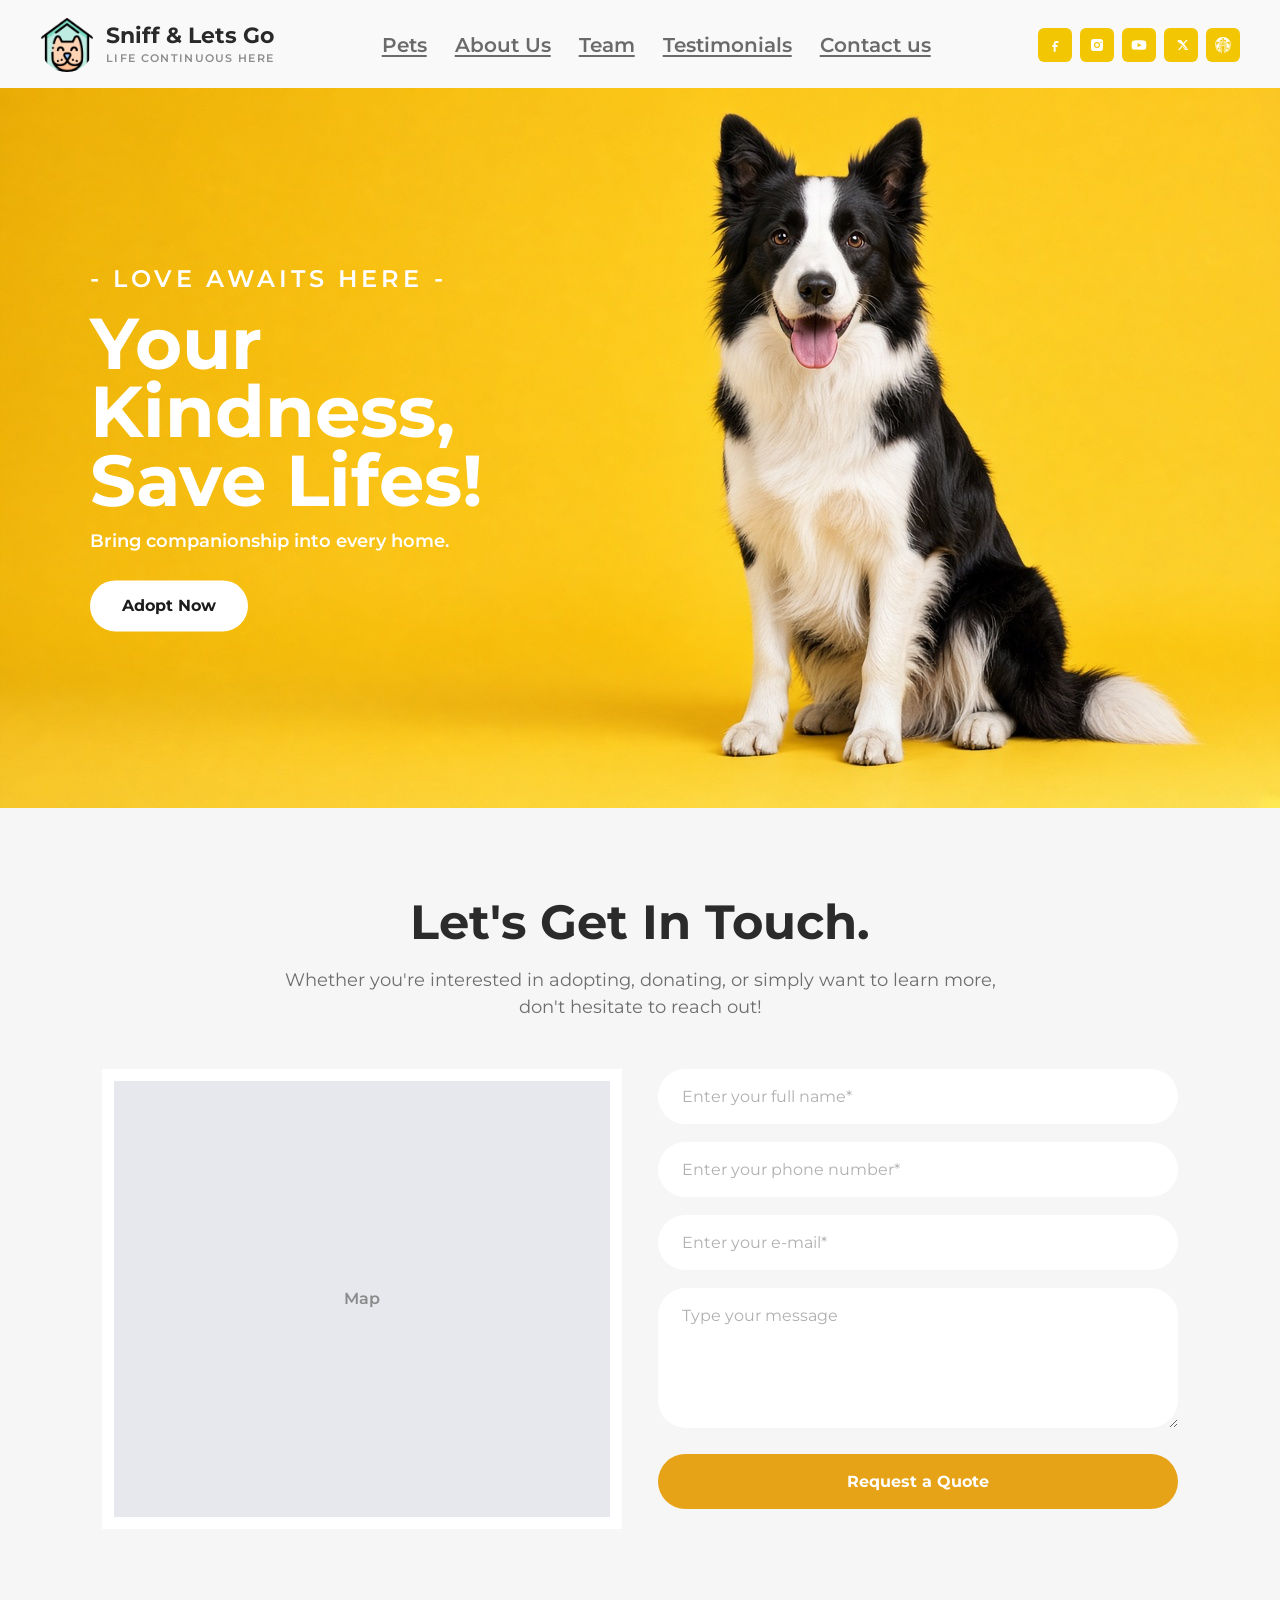
==== index.html @ eebc72e3 "add database.py" ====
<!DOCTYPE html>
<html lang="en">
<head>
  <meta charset="UTF-8">
  <meta name="viewport" content="width=device-width, initial-scale=1.0">
  <link rel="preconnect" href="https://fonts.googleapis.com">
  <link rel="preconnect" href="https://fonts.gstatic.com" crossorigin>
  <link href="https://fonts.googleapis.com/css2?family=Montserrat:wght@400;600;700&display=swap" rel="stylesheet">
  <link rel="stylesheet" href="styles.css">
  <title>Sniff & Lets Go</title>
</head>
<body>
  <header class="header">
    <a class="brand" href="#top" title="Open the home page">
      <span class="logo" aria-hidden="true">
        <img src="images/adopt.png" alt="">
      </span>
      <span class="brand-text">
        <span class="brand-name">Sniff & Lets Go</span>
        <span class="brand-tagline">Life continuous here</span>
      </span>
    </a>

    <nav class="nav" aria-label="Main">
      <ul>
        <li><a href="#pets">Pets</a></li>
        <li><a href="#about">About Us</a></li>
        <li><a href="#team">Team</a></li>
        <li><a href="#stories">Testimonials</a></li>
        <li><a href="#contact">Contact us</a></li>
      </ul>
    </nav>

    <ul class="social">
      <li>
        <a href="https://facebook.com" aria-label="Facebook">
          <svg viewBox="0 0 24 24" aria-hidden="true"><path d="M14 9h3V6h-3c-2.2 0-4 1.8-4 4v2H8v3h2v7h3v-7h2.6l.4-3H13v-2c0-.6.4-1 1-1z"/></svg>
        </a>
      </li>
      <li>
        <a href="https://instagram.com" aria-label="Instagram">
          <svg viewBox="0 0 24 24" aria-hidden="true"><path d="M7 3h10a4 4 0 0 1 4 4v10a4 4 0 0 1-4 4H7a4 4 0 0 1-4-4V7a4 4 0 0 1 4-4zm5 4.5A4.5 4.5 0 1 0 16.5 12 4.5 4.5 0 0 0 12 7.5zm6.2-.9a1.1 1.1 0 1 0 1.1 1.1 1.1 1.1 0 0 0-1.1-1.1zM12 9.2A2.8 2.8 0 1 1 9.2 12 2.8 2.8 0 0 1 12 9.2z"/></svg>
        </a>
      </li>
      <li>
        <a href="https://youtube.com" aria-label="YouTube">
          <svg viewBox="0 0 24 24" aria-hidden="true"><path d="M23 12.2s0-3.2-.4-4.6a3 3 0 0 0-2.1-2.1C18.9 5 12 5 12 5s-6.9 0-8.5.5a3 3 0 0 0-2.1 2.1C1 9 1 12.2 1 12.2s0 3.2.4 4.6a3 3 0 0 0 2.1 2.1C5.1 19.4 12 19.4 12 19.4s6.9 0 8.5-.5a3 3 0 0 0 2.1-2.1c.4-1.4.4-4.6.4-4.6zM9.8 15.5v-6.6l6.2 3.3z"/></svg>
        </a>
      </li>
      <li>
        <a href="https://x.com" aria-label="X">
          <svg viewBox="0 0 24 24" aria-hidden="true"><path d="M19.6 4.5h2.4l-5.3 6 6.2 8.9h-4.9l-3.8-5-4.4 5H7.4l5.6-6.4L7 4.5h5l3.5 4.6zm-.8 13.4h1.3L7.3 5.8H5.9z"/></svg>
        </a>
      </li>
      <li>
        <a href="https://x.com" aria-label="X">
          <svg role="img" viewBox="0 0 24 24" xmlns="http://www.w3.org/2000/svg"><title>Starbucks</title><path d="M13.2072 5.2801c-.1052-.0188-.6126-.104-1.2072-.104s-1.102.0848-1.2072.104c-.0605.0108-.0837-.0484-.0377-.0828.0417-.0308 1.2445-.9463 1.2445-.9463l1.244.9463c.0469.0344.024.0936-.0364.0828zm-2.0783 5.9446s-.0636.0228-.0804.0788c.252.1937.4257.6343.9515.6343s.6995-.4406.9511-.6343c-.0164-.0564-.08-.0788-.08-.0788s-.3293.0776-.8711.0776c-.5418 0-.8711-.0776-.8711-.0776zM12 10.4832c-.146 0-.178-.0552-.2777-.0548-.0948.0004-.2789.076-.319.1453a.1542.1542 0 00.0413.0948c.2129.032.309.1505.5558.1505.2469 0 .3425-.1185.5558-.1505a.1579.1579 0 00.0412-.0948c-.0396-.0692-.224-.1445-.3193-.1453-.1-.0008-.1324.0548-.2781.0548zm11.9868 2.27a11.964 11.964 0 01-.076.8528c-1.359.2249-1.8447-.986-3.2368-.9252.0832.2954.1508.5963.2029.9036 1.148-.0008 1.6105 1.0724 2.8878.9143-.0672.3281-.148.6519-.2413.9708-1.01.0992-1.3657-.9044-2.5345-.8767.0096.1664.0148.3345.0148.5041l-.0048.2805 2.2696.866a12.04 12.04 0 01-.3965.9479c-.6823-.0376-.9175-.9127-1.9555-.8431a9.0882 9.0882 0 01-.118.665c.9015-.0632 1.0955.7667 1.7414.834a12.2317 12.2317 0 01-.5302.8767c-.3826-.205-.7143-.8231-1.4398-.8612a8.6035 8.6035 0 00.195-.6994c-.6435 0-1.3794-.2509-1.9964-.8127.2-1.1388-1.5674-2.2984-1.5674-3.1324 0-.9059.4582-1.4073.4582-2.6285 0-.9063-.4402-1.8895-1.104-2.5614a2.2175 2.2175 0 00-.4114-.3309c.6098.7547 1.078 1.6494 1.078 2.6858 0 1.15-.535 1.757-.535 2.8186 0 1.0612 1.5526 1.9796 1.5526 3.074 0 .4305-.1377.851-.5914 1.677.697.6962 1.605 1.076 2.1908 1.076.19 0 .292-.058.3601-.2073a9.0925 9.0925 0 00.1665-.391c.631.0245.9199.5979 1.2692.8268-.1916.2573-.393.5057-.6038.7462-.234-.2593-.5486-.6954-1.0092-.8167a9.2087 9.2087 0 01-.2613.473c.3966.108.6679.5082.878.7715a12.1305 12.1305 0 01-.7075.6754c-.1532-.2384-.3917-.541-.659-.7042a8.3639 8.3639 0 01-.3077.391c.2272.154.4277.4313.5586.6574-.2833.2272-.5763.443-.8796.6446-.1496-1.2192-1.8138-2.0548-1.3653-3.4693-.1472.2493-.3229.561-.3229.9364 0 1.024 1.0908 1.8366 1.1776 2.8542-.226.1353-.4573.2625-.693.383-.0392-1.1185-1.194-2.3425-1.194-3.2604 0-1.0248 1.342-2.054 1.342-3.2636 0-1.2105-1.5485-2.0484-1.5485-3.1112 0-1.062.6586-1.673.6586-3.0343 0-.9972-.4738-2.0063-1.2056-2.651-.1297-.1144-.2573-.2052-.4106-.2849.6903.828 1.0904 1.579 1.0904 2.7186 0 1.2801-.7546 1.9908-.7546 3.244 0 1.2537 1.5197 1.9507 1.5197 3.1192 0 1.1684-1.4145 2.1532-1.4145 3.3536 0 1.092 1.2468 2.182 1.2653 3.4777a11.7704 11.7704 0 01-.8327.3257c.1584-1.3089-1.245-2.659-1.245-3.727 0-1.1676 1.4674-2.1712 1.4674-3.43 0-1.2597-1.4917-1.8451-1.4917-3.138 0-1.292.9151-2.0075.9151-3.4352 0-1.1129-.5494-2.1136-1.352-2.7338l-.0509-.0385c-.0756-.056-.138.0116-.0844.078.5682.7095.8719 1.427.8719 2.4894 0 1.306-1.0512 2.3673-1.0512 3.6325 0 1.4934 1.4117 1.9203 1.4117 3.1456 0 1.2248-1.5137 2.2048-1.5137 3.5053 0 1.206 1.4325 2.5445 1.1868 3.9366a11.6645 11.6645 0 01-.8743.192c.2689-1.7334-1.1364-2.9782-1.1364-4.1122 0-1.2277 1.5677-2.322 1.5677-3.5217 0-1.1316-1.1252-1.5014-1.2732-2.659-.0204-.158-.1473-.2753-.3221-.2461-.2285.0416-.5214.192-.9816.192-.4602 0-.753-.1508-.982-.192-.1744-.0288-.3013.0884-.3217.246-.1476 1.1577-1.2736 1.527-1.2736 2.659 0 1.1997 1.5681 2.2937 1.5681 3.5218 0 1.134-1.4053 2.3788-1.1368 4.1123a12.1233 12.1233 0 01-.8743-.1921c-.2457-1.3921 1.1872-2.7306 1.1872-3.9366 0-1.3005-1.5141-2.2805-1.5141-3.5053 0-1.2253 1.412-1.6522 1.412-3.1456 0-1.2652-1.0515-2.326-1.0515-3.6325 0-1.062.3037-1.7795.8723-2.4893.0532-.0665-.0088-.134-.0848-.078l-.0504.0384c-.802.6186-1.351 1.6193-1.351 2.7322 0 1.4277.9152 2.1431.9152 3.4352 0 1.2925-1.4917 1.878-1.4917 3.138 0 1.2588 1.4673 2.2624 1.4673 3.43 0 1.0684-1.4033 2.4181-1.2445 3.727a11.8995 11.8995 0 01-.833-.3257c.0188-1.2957 1.2648-2.3861 1.2648-3.4777 0-1.2004-1.4137-2.1852-1.4137-3.3536 0-1.1685 1.519-1.8655 1.519-3.1192 0-1.2532-.7543-1.9639-.7543-3.244 0-1.1396.3997-1.8907 1.09-2.7186-.1537.0797-.281.1705-.4102.285-.7318.6446-1.2052 1.6537-1.2052 2.651 0 1.3612.6586 1.9722.6586 3.0342 0 1.0628-1.5485 1.9007-1.5485 3.1112 0 1.2096 1.342 2.2392 1.342 3.2636 0 .9183-1.1556 2.1423-1.1944 3.2604a11.8754 11.8754 0 01-.693-.383c.0872-1.0176 1.1776-1.8303 1.1776-2.8542 0-.3754-.1753-.687-.323-.9364.4486 1.4145-1.2156 2.25-1.3652 3.4693a12.1204 12.1204 0 01-.8796-.6446c.1305-.2257.331-.5034.5586-.6575a7.9134 7.9134 0 01-.3077-.391c-.2677.1633-.5066.4659-.6594.7043a12.2459 12.2459 0 01-.707-.6754c.21-.2633.4813-.6635.8779-.7715a9.0433 9.0433 0 01-.2613-.473c-.4606.1213-.7755.5574-1.0092.8167a12.141 12.141 0 01-.6038-.7462c.3493-.229.6382-.8027 1.2688-.8267.0529.1312.1085.2617.1669.3909.068.1493.1705.2073.3601.2073.5858 0 1.4934-.3798 2.1908-1.076-.4537-.826-.5914-1.2465-.5914-1.677 0-1.094 1.5526-2.0124 1.5526-3.074 0-1.0615-.535-1.6686-.535-2.8186 0-1.0364.4682-1.9311 1.078-2.6858a2.2175 2.2175 0 00-.4114.331c-.6638.6722-1.104 1.655-1.104 2.5613 0 1.2212.4586 1.7226.4586 2.6285 0 .834-1.7679 1.9936-1.5678 3.1324-.617.5618-1.3529.8127-1.9967.8127a9.305 9.305 0 00.1949.6994c-.7251.0385-1.0568.6567-1.4398.8612a12.0872 12.0872 0 01-.5302-.8768c.6455-.0672.84-.897 1.7419-.8339a9.1275 9.1275 0 01-.1185-.665c-1.038-.0696-1.2732.8059-1.9555.8431a12.04 12.04 0 01-.3965-.948l2.27-.8659-.0048-.2805c0-.1696.0052-.3377.0144-.5041-1.1688-.0273-1.5246.976-2.5345.8767a12.106 12.106 0 01-.241-.9708c1.2766.158 1.7395-.9151 2.888-.9143a8.7482 8.7482 0 01.2024-.9036c-1.392-.0604-1.8779 1.1505-3.2364.9252a11.7352 11.7352 0 01-.076-.8527c1.5794.1764 2.1716-1.122 3.6097-.9632a8.4303 8.4303 0 01.471-.9963c-1.803-.317-2.4153 1.1908-4.0935.9591C.1813 5.2805 5.4844.0898 12 .0898S23.8187 5.2805 24 11.753c-1.6786.2317-2.2908-1.2757-4.0935-.9591.1773.32.335.6526.471.9963 1.4373-.1592 2.0295 1.1396 3.6093.9632zm-17.147-5.035c-.884-.3613-1.954-.278-2.868.309-.1416-.8504-.603-1.6058-1.26-2.0616-.0908-.0628-.1853-.0032-.1769.102.1389 1.7967-.9115 3.3569-2.2032 4.7282 1.3313.4001 2.4645-1.3141 4.1912-.7159a9.0364 9.0364 0 012.3168-2.3617zM12 6.6314c-1.1144 0-2.048.6303-2.2924 1.4446-.0188.0624.0068.1028.0788.0704.2005-.09.4285-.1333.6762-.1333.4546 0 .8551.1669 1.092.4574.1049.3457.1137.8463-.0048 1.132-.1872-.042-.2545-.1868-.4373-.1868-.1829 0-.3245.1284-.6347.1284-.3097 0-.346-.1465-.5498-.1465-.2396 0-.2837.247-.2837.5254 0 1.2417 1.1413 2.9503 2.3553 2.9503 1.2136 0 2.3549-1.7086 2.3549-2.9503 0-.2785-.0573-.517-.3077-.5494-.1249.09-.2397.1705-.5254.1705-.3102 0-.3958-.1284-.5783-.1284-.2204 0-.1984.465-.4601.491-.1745-.4194-.1829-.9572-.038-1.4362.2373-.2905.6374-.4574 1.092-.4574.2477 0 .4773.0437.6758.1333.0724.0324.0976-.0084.0788-.0704-.244-.8143-1.1772-1.4446-2.2916-1.4446zm1.7743 1.7815c-.2673 0-.5807.082-.7775.3013-.0204.0596-.0204.1484.0084.2077.4845-.166.9119-.1725 1.1184.0584.11-.1.1452-.19.1452-.2945 0-.1613-.164-.273-.4945-.273zm-3.8979.5674c.2337-.234.7263-.224 1.238-.0352.0225-.2545-.4333-.5326-.8887-.5326-.3309 0-.4945.1116-.4945.2733 0 .1044.0352.1949.1452.2945zm7.6804-4.2031c-.8799.0628-1.6442.3649-2.2624.8683.2625-.7443.5958-1.3953 1.0184-2.0264-1.1204.1189-2.0572.5286-2.7406 1.2289l-.535-1.4025 1.1876-1.0488-1.5902-.1125L12 .8053l-.635 1.479-1.5902.1124 1.1876 1.0488-.5346 1.4025c-.6838-.7003-1.6206-1.11-2.7402-1.2289.4218.6315.7551 1.2825 1.0176 2.0264-.6178-.5038-1.3821-.806-2.262-.8683.5278.6786.9955 1.402 1.342 2.18.0393.0876.1233.1164.2141.0712 1.2053-.599 2.5634-.936 4.0003-.936 1.437 0 2.7946.3374 4.0007.936.0908.0452.1748.0164.2136-.0712.347-.778.8147-1.5014 1.343-2.18zm1.9211 5.3035c1.7259-.5982 2.8595 1.1156 4.1908.7159-1.2917-1.3713-2.3417-2.9315-2.2028-4.7282.0084-.1052-.0865-.1652-.1769-.102-.6574.4558-1.1188 1.2112-1.26 2.0615-.9144-.587-1.984-.6706-2.868-.3089a9.0431 9.0431 0 012.317 2.3617z"/></svg>        
        </a>
      </li>
    </ul>
  </header>

  <section class="intro">
    <img class="background-Image" src="images/border-collie-yellow.jpg" alt="Border collie on a yellow background">
    <div class="intro-text">
      <p class="intro-kicker">- LOVE AWAITS HERE -</p>
      <h1>Your Kindness,<br>Save Lifes!</h1>
      <p class="intro-note">Bring companionship into every home.</p>
      <a class="intro-button" href="#contact">Adopt Now</a>
    </div>
  </section>

  <section class="contact" id="contact">
    <h2>Let's Get In Touch.</h2>
    <p class="contact-lead">Whether you're interested in adopting, donating, or simply want to learn more, don't hesitate to reach out!</p>
    <div class="contact-layout">
      <div class="contact-map">Map</div>
      <form class="contact-form">
        <input type="text" name="name" placeholder="Enter your full name*" aria-label="Full name" required>
        <input type="tel" name="phone" placeholder="Enter your phone number*" aria-label="Phone number" required>
        <input type="email" name="email" placeholder="Enter your e-mail*" aria-label="Email" required>
        <textarea name="message" placeholder="Type your message" aria-label="Message"></textarea>
        <button type="submit">Request a Quote</button>
      </form>
    </div>
  </section>

  <main id="top"></main>
</body>
</html>
---- styles.css ----
* {
  box-sizing: border-box;
}

html {
  scroll-behavior: smooth;
}

body {
  margin: 0;
  font-family: Montserrat, sans-serif;
  background: #ffffff;
}

.header {
  display: flex;
  align-items: center;
  justify-content: space-between;
  gap: 32px;
  padding: 18px 40px 16px;
  background: #f9f9f9;
}

.brand {
  display: flex;
  align-items: center;
  gap: 12px;
  color: #292929;
  text-decoration: none;
  flex-shrink: 0;
}

.logo {
  display: block;
  width: 54px;
  height: 54px;
  flex: 0 0 54px;
  border-radius: 50%;
  overflow: hidden;
}

.logo img {
  display: block;
  width: 100%;
  height: 100%;
  object-fit: cover;
  object-position: center;
}

.brand-text {
  display: flex;
  flex-direction: column;
  gap: 4px;
}

.brand-name {
  font-size: 22px;
  font-weight: 700;
  line-height: 1;
}

.brand-tagline {
  font-size: 11px;
  font-weight: 600;
  letter-spacing: 0.12em;
  text-transform: uppercase;
  color: #8d8d8d;
}

.nav ul,
.social {
  display: flex;
  align-items: center;
  margin: 0;
  padding: 0;
  list-style: none;
}

.nav ul {
  gap: 28px;
}

.nav a {
  color: #6a6a6a;
  font-size: 20px;
  font-weight: 600;
  text-decoration: underline;
  text-underline-offset: 3px;
}

.nav a:hover {
  color: #292929;
}

.social {
  gap: 8px;
  flex-shrink: 0;
}

.social a {
  display: grid;
  place-items: center;
  width: 34px;
  height: 34px;
  border-radius: 6px;
  background: rgb(242, 198, 3);
  color: #ffffff;
}

.social svg {
  width: 16px;
  height: 16px;
  fill: currentColor;
}

.social a:hover {
  background: rgb(242, 198, 3);
}

.intro {
  position: relative;
}

.background-Image {
  display: block;
  width: 100%;
  height: auto;
}

.intro-text {
  position: absolute;
  left: 7%;
  top: 50%;
  transform: translateY(-50%);
  max-width: 520px;
  color: white;
  /* color: #1c1c1c; */
}

.intro-kicker {
  margin: 0;
  font-size: 24px;
  font-weight: 600;
  letter-spacing: 0.16em;
}

.intro-text h1 {
  margin: 16px 0;
  font-size: 72px;
  line-height: 0.95;
}

.intro-note {
  margin: 0;
  font-size: 18px;
  font-weight: 600;
}

.intro-button {
  display: inline-block;
  margin-top: 28px;
  padding: 16px 32px;
  border-radius: 999px;
  background: #ffffff;
  color: #1c1c1c;
  font-weight: 700;
  text-decoration: none;
}

.contact {
  padding: 88px 8% 96px;
  background: #f6f6f6;
  color: #2b2b2b;
  text-align: center;
}

.contact h2 {
  margin: 0;
  font-size: 48px;
  line-height: 1.1;
}

.contact-lead {
  max-width: 720px;
  margin: 18px auto 48px;
  color: #6d6d6d;
  font-size: 18px;
  font-weight: 400;
  line-height: 1.5;
}

.contact-layout {
  display: grid;
  grid-template-columns: 1fr 1fr;
  gap: 36px;
  max-width: 1080px;
  margin: 0 auto;
  text-align: left;
}

.contact-map {
  display: grid;
  place-items: center;
  min-height: 460px;
  border: 12px solid #ffffff;
  background: #e6e8ee;
  color: #8a8a8a;
  font-weight: 600;
}

.contact-form {
  display: flex;
  flex-direction: column;
  gap: 18px;
}

.contact-form input,
.contact-form textarea {
  width: 100%;
  border: 0;
  border-radius: 999px;
  background: #ffffff;
  color: #2b2b2b;
  font: inherit;
  font-weight: 400;
  padding: 18px 24px;
}

.contact-form textarea {
  min-height: 140px;
  border-radius: 28px;
  resize: vertical;
}

.contact-form input::placeholder,
.contact-form textarea::placeholder {
  color: #b0b0b0;
}

.contact-form button {
  margin-top: 8px;
  border: 0;
  border-radius: 999px;
  background: #e6a317;
  color: #ffffff;
  font: inherit;
  font-weight: 700;
  padding: 18px 24px;
  cursor: pointer;
}

.contact-form button:hover {
  background: #d09412;
}

@media (max-width: 800px) {
  .contact h2 {
    font-size: 36px;
  }

  .contact-layout {
    grid-template-columns: 1fr;
  }

  .contact-map {
    min-height: 240px;
  }
}
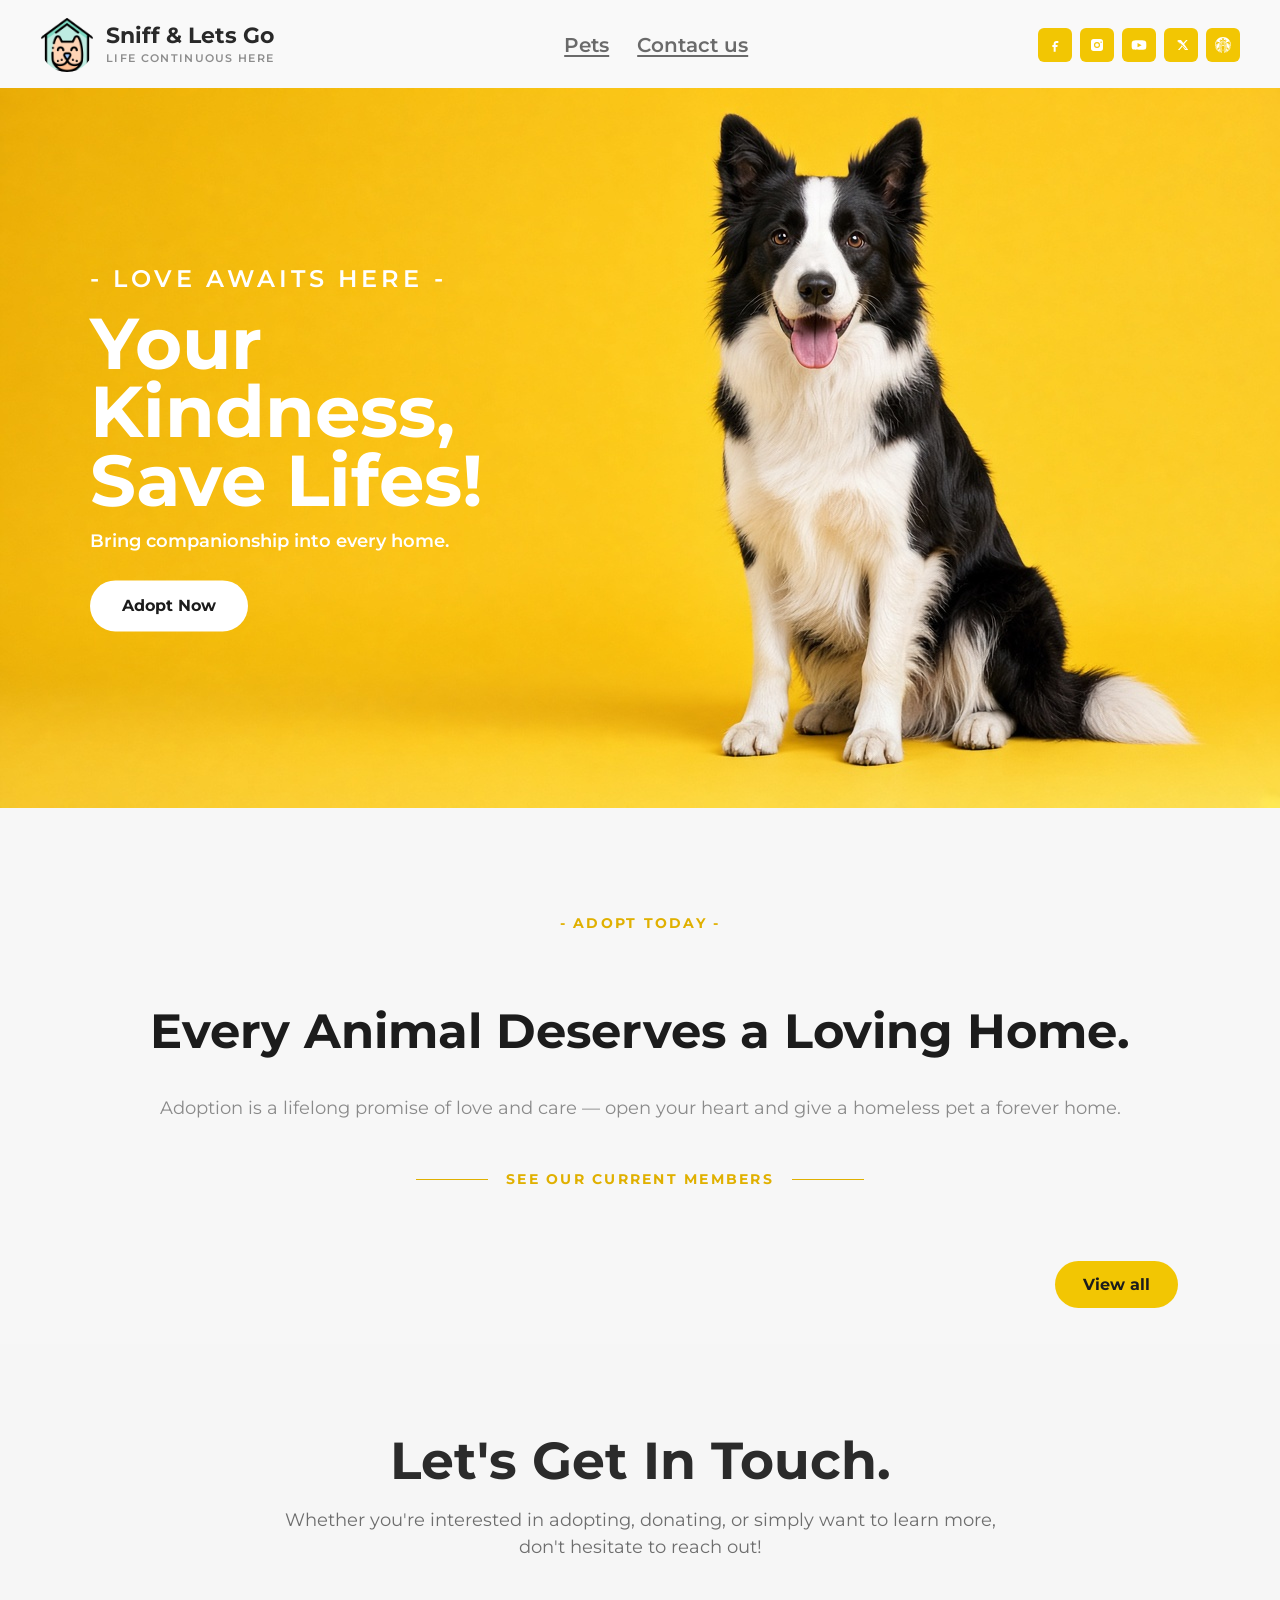
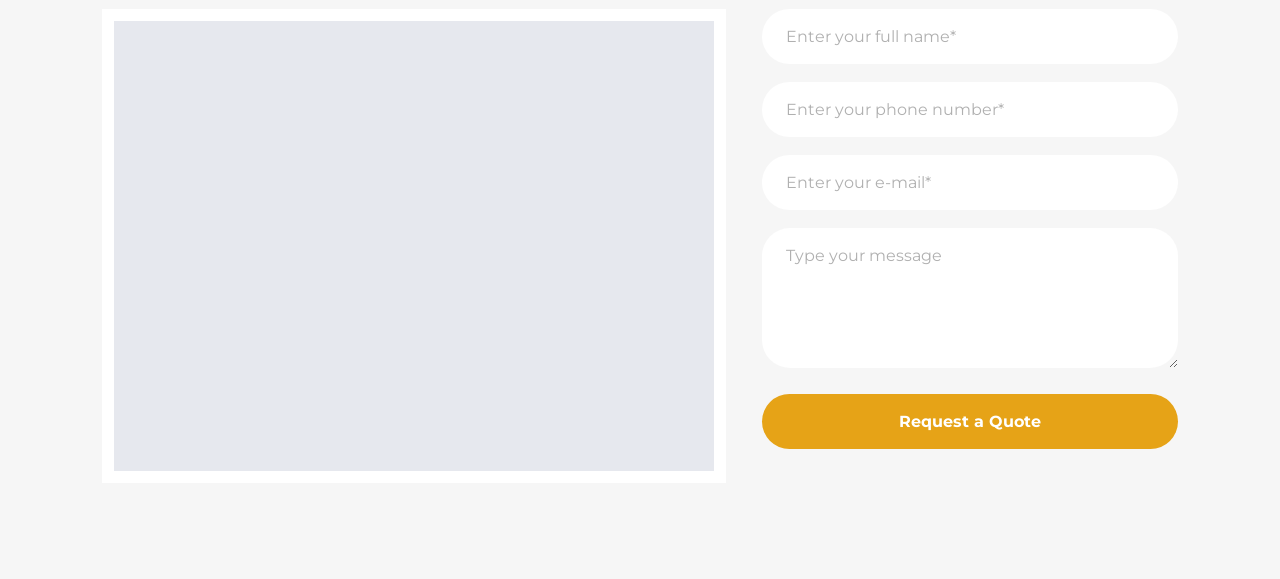
==== commit be6f9610: "animal preview section" ====
--- a/index.html
+++ b/index.html
@@ -24,9 +24,9 @@
     <nav class="nav" aria-label="Main">
       <ul>
         <li><a href="#pets">Pets</a></li>
-        <li><a href="#about">About Us</a></li>
-        <li><a href="#team">Team</a></li>
-        <li><a href="#stories">Testimonials</a></li>
+        <!-- <li><a href="#about">About Us</a></li> -->
+        <!-- <li><a href="#team">Team</a></li>
+        <li><a href="#stories">Testimonials</a></li> -->
         <li><a href="#contact">Contact us</a></li>
       </ul>
     </nav>
@@ -70,11 +70,26 @@
     </div>
   </section>
 
+  <section class="middle" id="pets">
+    <div class="adopt-intro">
+      <p class="adopt-kicker">- ADOPT TODAY -</p>
+      <h2>Every Animal Deserves a Loving Home.</h2>
+      <p class="adopt-lead">Adoption is a lifelong promise of love and care — open your heart and give a homeless pet a forever home.</p>
+    </div>
+
+    <p class="member-subtitle"> See our current members</p>
+
+    <ul id="animal-preview"></ul>
+    <button type="button" class="show-all">View all</button>
+  </section>
+
   <section class="contact" id="contact">
     <h2>Let's Get In Touch.</h2>
     <p class="contact-lead">Whether you're interested in adopting, donating, or simply want to learn more, don't hesitate to reach out!</p>
     <div class="contact-layout">
-      <div class="contact-map">Map</div>
+      <div class="contact-map">
+        <iframe src="https://www.google.com/maps/embed?pb=!1m18!1m12!1m3!1d2718.024436705955!2d-113.55626662478288!3d37.103275272162215!2m3!1f0!2f0!3f0!3m2!1i1024!2i768!4f13.1!3m3!1m2!1s0x80ca5adf5aaf4c21%3A0xb233a96701fce8ac!2sTarget!5e1!3m2!1sen!2sus!4v1792730542117!5m2!1sen!2sus" width="600" height="450" style="border:0;" allowfullscreen="" loading="lazy" referrerpolicy="strict-origin-when-cross-origin"></iframe>
+      </div>
       <form class="contact-form">
         <input type="text" name="name" placeholder="Enter your full name*" aria-label="Full name" required>
         <input type="tel" name="phone" placeholder="Enter your phone number*" aria-label="Phone number" required>
@@ -86,5 +101,6 @@
   </section>
 
   <main id="top"></main>
+  <script src="scripts.js"></script>
 </body>
 </html>
--- a/styles.css
+++ b/styles.css
@@ -167,6 +167,147 @@
   text-decoration: none;
 }
 
+.middle {
+  position: relative;
+  padding: 88px 8% 108px;
+  background: #f7f7f7;
+}
+
+.adopt-intro {
+  margin: 0 auto 48px;
+  text-align: center;
+  color: #1c1c1c;
+}
+
+.adopt-kicker {
+  margin: 18px 0 0;
+  color: #e0b000;
+  font-size: 14px;
+  font-weight: 700;
+  letter-spacing: 0.16em;
+}
+
+.adopt-intro h2 {
+  margin: 72px 0 0;
+  font-size: 48px;
+  font-weight: 700;
+  line-height: 1.15;
+  white-space: nowrap;
+}
+
+.adopt-lead {
+  /* max-width: 800px; */
+  margin: 36px auto 0;
+  color: #8a8a8a;
+  font-size: 18px;
+  font-weight: 400;
+  line-height: 1.5;
+}
+
+.member-subtitle {
+  display: flex;
+  align-items: center;
+  justify-content: center;
+  gap: 18px;
+  margin: 18px auto 48px;
+  color: #e0b000;
+  font-size: 14px;
+  font-weight: 700;
+  letter-spacing: 0.16em;
+  text-transform: uppercase;
+}
+
+.member-subtitle::before,
+.member-subtitle::after {
+  content: "";
+  width: 72px;
+  height: 1px;
+  background: currentColor;
+}
+
+#animal-preview {
+  display: flex;
+  gap: 24px;
+  margin: 0;
+  padding: 0;
+  list-style: none;
+}
+
+#animal-preview li {
+  flex: 1;
+  min-width: 0;
+}
+
+.preview-card {
+  padding: 22px 4px 0;
+  text-align: left;
+}
+
+.preview-name {
+  margin: 0;
+  color: #2b2b2b;
+  font-size: 32px;
+  font-weight: 700;
+  line-height: 1.1;
+}
+
+.preview-name::after {
+  content: "";
+  display: block;
+  width: 56px;
+  height: 4px;
+  margin-top: 14px;
+  border-radius: 999px;
+  background: rgb(242, 198, 3);
+}
+
+.preview-meta {
+  display: flex;
+  flex-wrap: wrap;
+  gap: 8px 22px;
+  margin: 16px 0 0;
+  color: #9a9a9a;
+  font-size: 16px;
+  font-weight: 600;
+}
+
+#animal-preview a {
+  display: block;
+  overflow: hidden;
+  border-radius: 24px;
+}
+
+#animal-preview img {
+  display: block;
+  width: 100%;
+  height: 420px;
+  object-fit: cover;
+  object-position: center;
+  transition: transform 0.35s ease;
+}
+
+#animal-preview a:hover img {
+  transform: scale(1.04);
+}
+
+.show-all {
+  position: absolute;
+  right: 8%;
+  bottom: 36px;
+  border: 0;
+  border-radius: 999px;
+  background: rgb(242, 198, 3);
+  color: #1c1c1c;
+  font: inherit;
+  font-weight: 700;
+  padding: 14px 28px;
+  cursor: pointer;
+}
+
+.show-all:hover {
+  background: #e6a317;
+}
+
 .contact {
   padding: 88px 8% 96px;
   background: #f6f6f6;
@@ -176,7 +317,7 @@
 
 .contact h2 {
   margin: 0;
-  font-size: 48px;
+  font-size: 52px;
   line-height: 1.1;
 }
 
@@ -254,6 +395,20 @@
 }
 
 @media (max-width: 800px) {
+  .adopt-intro h2 {
+    margin: 72px;
+    font-size: 34px;
+    white-space: normal;
+  }
+
+  #animal-preview {
+    flex-direction: column;
+  }
+
+  #animal-preview img {
+    height: 280px;
+  }
+
   .contact h2 {
     font-size: 36px;
   }
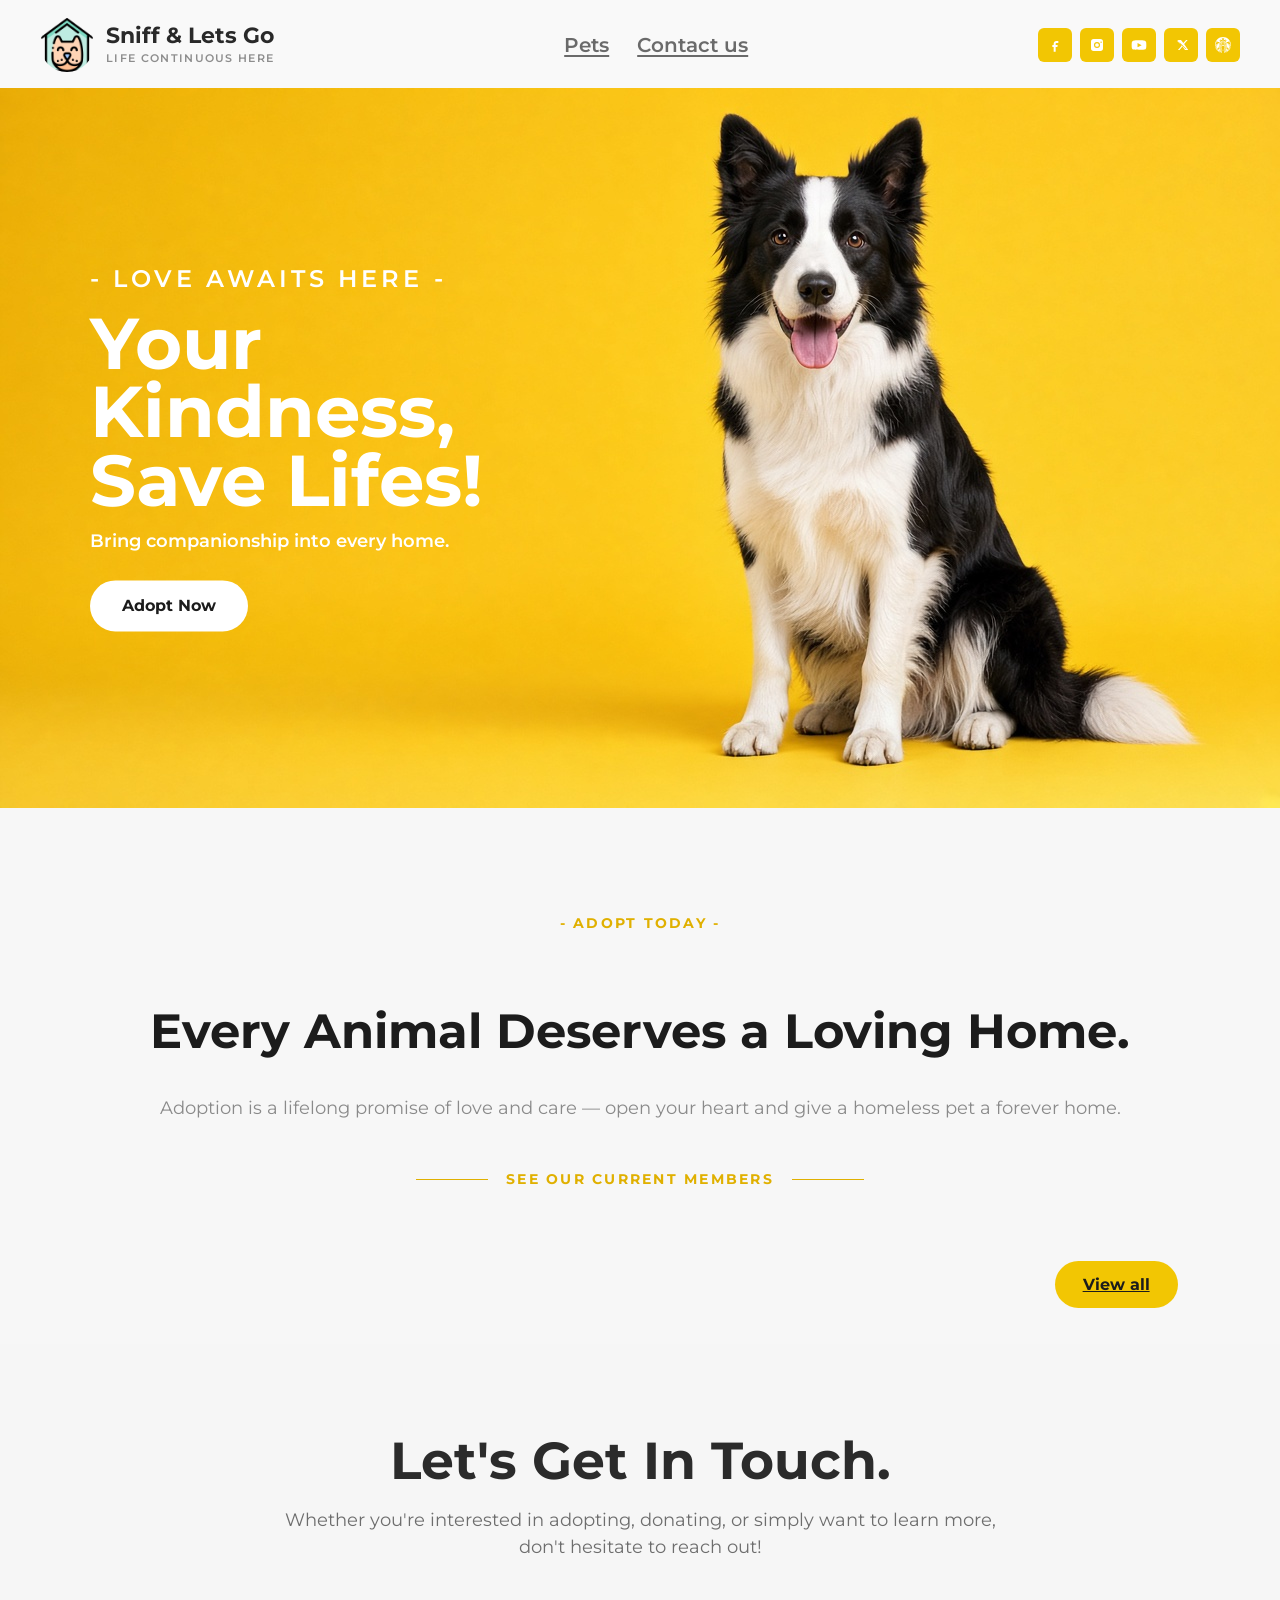
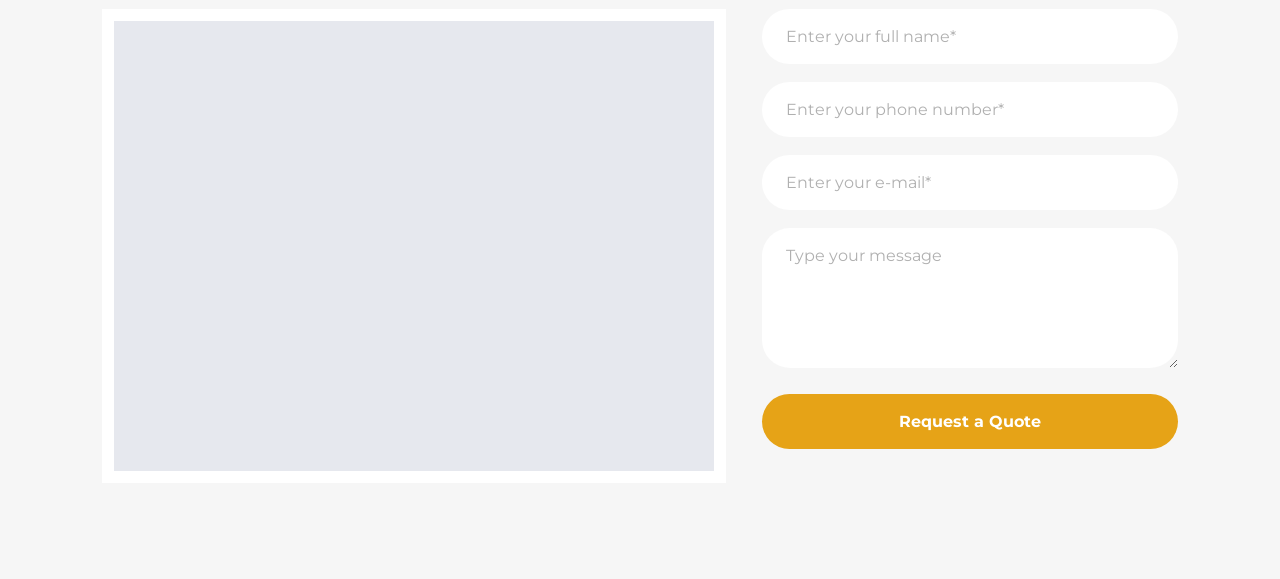
==== commit 14f3b483: "animals. html; animals.js" ====
--- a/index.html
+++ b/index.html
@@ -80,7 +80,7 @@
     <p class="member-subtitle"> See our current members</p>
 
     <ul id="animal-preview"></ul>
-    <button type="button" class="show-all">View all</button>
+    <a class="show-all" href="animals.html">View all</a>
   </section>
 
   <section class="contact" id="contact">
--- a/styles.css
+++ b/styles.css
@@ -394,6 +394,128 @@
   background: #d09412;
 }
 
+.animal-page {
+  padding: 48px 8% 80px;
+  background: #f7f7f7;
+  color: #2b2b2b;
+}
+
+.back-home {
+  display: inline-block;
+  margin-bottom: 18px;
+  color: #1c1c1c;
+  font-weight: 700;
+  text-decoration: none;
+}
+
+.animal-page h1 {
+  margin: 0 0 32px;
+  font-size: 48px;
+  line-height: 1.1;
+}
+
+#animal-list {
+  display: grid;
+  grid-template-columns: repeat(auto-fill, minmax(280px, 1fr));
+  gap: 24px;
+  margin: 0;
+  padding: 0;
+  list-style: none;
+}
+
+.animal-row {
+  overflow: hidden;
+  border-radius: 24px;
+  background: #ffffff;
+}
+
+.animal-row img {
+  display: block;
+  width: 100%;
+  height: 240px;
+  object-fit: cover;
+}
+
+.animal-info {
+  padding: 18px 20px 22px;
+}
+
+.animal-info h2 {
+  margin: 0;
+  font-size: 28px;
+  line-height: 1.1;
+}
+
+.animal-info h2::after {
+  content: "";
+  display: block;
+  width: 48px;
+  height: 4px;
+  margin-top: 12px;
+  border-radius: 999px;
+  background: rgb(242, 198, 3);
+}
+
+.animal-meta,
+.animal-description {
+  margin: 14px 0 0;
+  color: #8a8a8a;
+  font-size: 15px;
+  font-weight: 600;
+  line-height: 1.45;
+}
+
+.animal-status {
+  display: inline-block;
+  margin: 14px 0 0;
+  padding: 6px 12px;
+  border-radius: 999px;
+  background: #ececec;
+  color: #6a6a6a;
+  font-size: 13px;
+  font-weight: 700;
+}
+
+.animal-status.is-available {
+  background: rgb(242, 198, 3);
+  color: #1c1c1c;
+}
+
+.edit-button,
+.delete-button {
+  display: inline-block;
+  margin: 16px 8px 0 0;
+  padding: 10px 18px;
+  border: 0;
+  border-radius: 999px;
+  font: inherit;
+  font-size: 14px;
+  font-weight: 700;
+  line-height: 1;
+  text-decoration: none;
+  cursor: pointer;
+}
+
+.edit-button {
+  background: #1c1c1c;
+  color: #ffffff;
+}
+
+.edit-button:hover {
+  background: #3a3a3a;
+}
+
+.delete-button {
+  background: #ffffff;
+  color: #9a3412;
+  box-shadow: inset 0 0 0 2px #9a3412;
+}
+
+.delete-button:hover {
+  background: #9a3412;
+  color: #ffffff;
+}
+
 @media (max-width: 800px) {
   .adopt-intro h2 {
     margin: 72px;
@@ -409,7 +531,8 @@
     height: 280px;
   }
 
-  .contact h2 {
+  .contact h2,
+  .animal-page h1 {
     font-size: 36px;
   }
 
